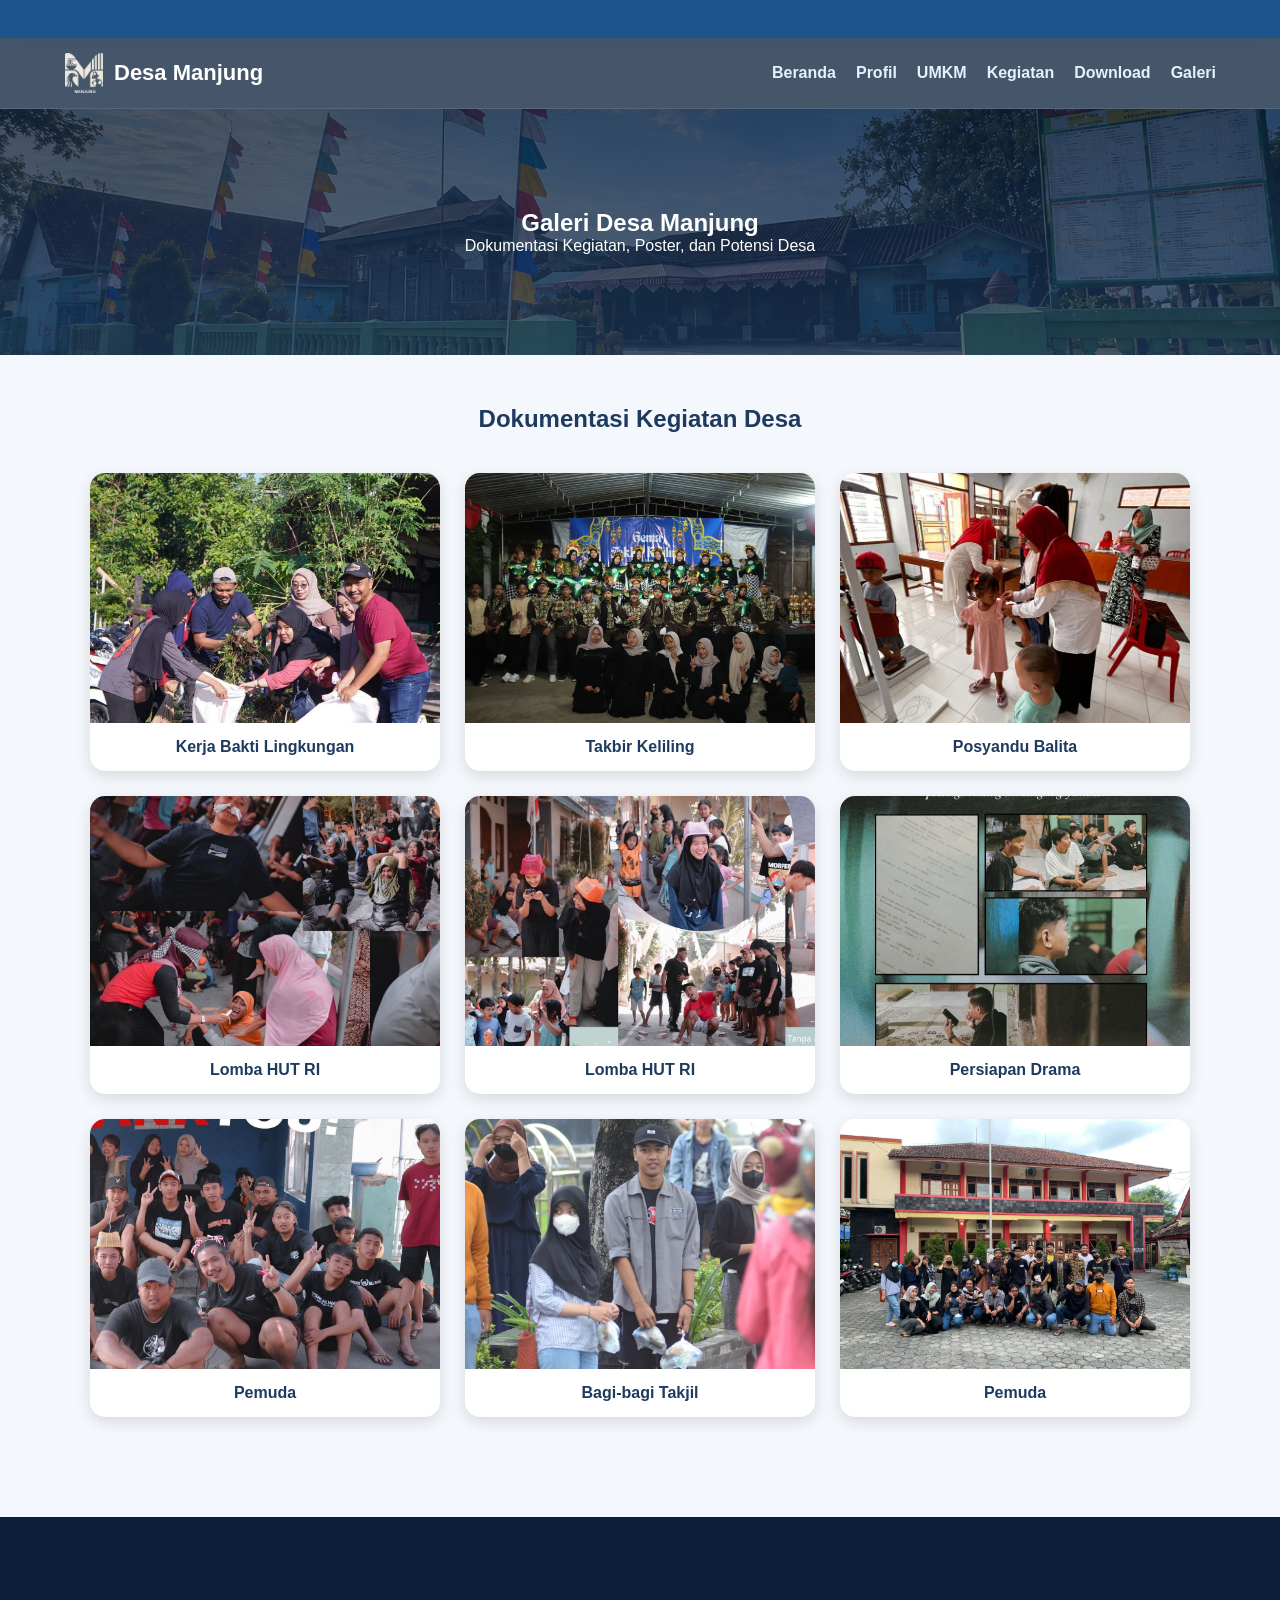
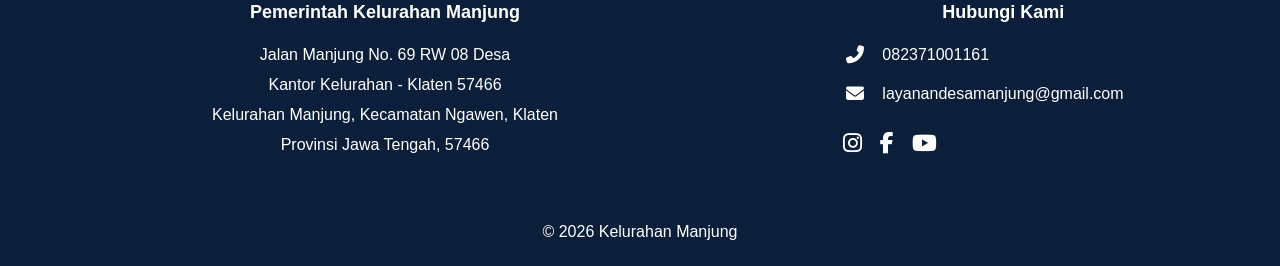
==== galeri.html @ e0131d34 "Update galeri.html" ====
<!DOCTYPE html>
<!-- Menentukan bahwa dokumen menggunakan HTML5 -->

<html lang="id">
<!-- Awal dokumen HTML dengan bahasa Indonesia -->

<head>
    <!-- Bagian head berisi informasi website -->


    <meta charset="UTF-8">
    <!-- Mendukung berbagai karakter dan simbol -->

    <meta name="viewport" content="width=device-width, initial-scale=1.0">
    <!-- Membuat website responsif -->

    <title>Galeri Desa Manjung</title>
    <!-- Judul halaman pada tab browser -->

    <link rel="stylesheet" href="style.css">
    <!-- Menghubungkan file CSS -->

    <link rel="stylesheet"
        href="https://cdnjs.cloudflare.com/ajax/libs/font-awesome/6.5.1/css/all.min.css">
    <!-- Menghubungkan Font Awesome untuk ikon -->
</head>

<body>
    <!-- Awal isi website -->

    <!-- ================= HEADER ================= -->


<div class="running-text">
        <!-- Area teks berjalan -->

        <div class="running-content">

            <span>
                Selamat Datang di Website Resmi Desa Manjung, Kecamatan Ngawen.
                Dapatkan informasi terbaru dan transparansi pelayanan kami di sini.
            </span>

            <span class="gap"></span>
            <!-- Memberikan jarak antar teks berjalan -->

            <span>
                Jam operasional pelayanan administrasi Balai Desa Manjung:
                Senin s.d. Kamis (08.00 - 15.00 WIB) &
                Jumat (08.00 - 11.00 WIB).
            </span>

        </div>
    </div>

    
    <header>

        <div class="container">

            <nav>
                <!-- Menu navigasi website -->

                <div class="logo">

                    <img src="img/logo3.png"
                        alt="Logo Desa"
                        class="logo-img">
                    <!-- Logo Desa Manjung -->

                    <span>Desa Manjung</span>

                </div>

                <ul>
                    <!-- Daftar menu -->

                    <li><a href="index.html">Beranda</a></li>

                    <li><a href="profil.html">Profil</a></li>

                    <li><a href="umkm.html">UMKM</a></li>

                    <li><a href="kegiatan.html">Kegiatan</a></li>

                    <li><a href="download.html">Download</a></li>

                    <li><a href="galeri.html">Galeri</a></li>

                </ul>

            </nav>

        </div>

    </header>

    <!-- ================= JUDUL HALAMAN ================= -->

    <section class="page-header">

        <h1>Galeri Desa Manjung</h1>

        <p>
            Dokumentasi Kegiatan, Poster, dan Potensi Desa
        </p>

    </section>

    <!-- ================= KONTEN GALERI ================= -->

    <section class="content">

        <h2 class="section-title">
            Dokumentasi Kegiatan Desa
        </h2>

        <!-- Grid galeri foto -->

        <div class="gallery-grid">

            <!-- Foto 1 -->
            <div class="gallery-item">

                <img src="img/kerja bakti.jpg"
                    alt="Kerja Bakti">

                <div class="gallery-caption">
                    Kerja Bakti Lingkungan
                </div>

            </div>

            <!-- Foto 2 -->
            <div class="gallery-item">

                <img src="img/takbiran.JPG"
                    alt="Takbir Keliling">

                <div class="gallery-caption">
                    Takbir Keliling
                </div>

            </div>

            <!-- Foto 3 -->
            <div class="gallery-item">

                <img src="img/posyhandu.jpg"
                    alt="Posyandu">

                <div class="gallery-caption">
                    Posyandu Balita
                </div>

            </div>

            <!-- Foto 4 -->
            <div class="gallery-item">

                <img src="img/lomba ibu.jpg"
                    alt="Lomba HUT RI">

                <div class="gallery-caption">
                    Lomba HUT RI
                </div>

            </div>

            <!-- Foto 5 -->
            <div class="gallery-item">

                <img src="img/agustusan.jpg"
                    alt="Agustusan">

                <div class="gallery-caption">
                    Lomba HUT RI
                </div>

            </div>

            <!-- Foto 6 -->
            <div class="gallery-item">

                <img src="img/drama.jpg"
                    alt="Drama">

                <div class="gallery-caption">
                    Persiapan Drama
                </div>

            </div>

            <!-- Foto 7 -->
            <div class="gallery-item">

                <img src="img/agustusan1.jpg"
                    alt="Pemuda">

                <div class="gallery-caption">
                    Pemuda
                </div>

            </div>

            <!-- Foto 8 -->
            <div class="gallery-item">

                <img src="img/takjil.webp"
                    alt="Takjil">

                <div class="gallery-caption">
                    Bagi-bagi Takjil
                </div>

            </div>

            <!-- Foto 9 -->
            <div class="gallery-item">

                <img src="img/pemuda.jpg"
                    alt="Pemuda">

                <div class="gallery-caption">
                    Pemuda
                </div>

            </div>

        </div>

    </section>

    <!-- ================= FOOTER ================= -->

    <footer>

        <div class="footer-container">

            <!-- Informasi alamat kantor desa -->
            <div class="footer-left">

                <h3>Pemerintah Kelurahan Manjung</h3>

                <p>Jalan Manjung No. 69 RW 08 Desa</p>

                <p>Kantor Kelurahan - Klaten 57466</p>

                <p>Kelurahan Manjung, Kecamatan Ngawen, Klaten</p>

                <p>Provinsi Jawa Tengah, 57466</p>

            </div>

            <!-- Informasi kontak -->
            <div class="footer-right">

                <h3>Hubungi Kami</h3>

                <div class="contact-item">

                    <i class="fas fa-phone-alt"></i>

                    <span>082371001161</span>

                </div>

                <div class="contact-item">

                    <i class="fas fa-envelope"></i>

                    <span>layanandesamanjung@gmail.com</span>

                </div>

                <!-- Ikon media sosial -->
                <div class="social-icons">

                    <a href="#">
                        <i class="fab fa-instagram"></i>
                    </a>

                    <a href="#">
                        <i class="fab fa-facebook-f"></i>
                    </a>

                    <a href="#">
                        <i class="fab fa-youtube"></i>
                    </a>

                </div>

            </div>

        </div>

        <!-- Hak cipta website -->
        <p>&copy; 2026 Kelurahan Manjung</p>

    </footer>

</body>
</html>
---- style.css ----
/* ===================== RESET ===================== */
/* Menghapus margin & padding bawaan browser, serta mengatur model box & font global */
*{
    margin:0;
    padding:0;
    box-sizing:border-box; /* Ukuran elemen dihitung termasuk padding dan border */
    font-family:'Segoe UI',sans-serif;
}

/* Mengatur efek scroll agar halus saat berpindah antar section (anchor link) */
html{
    scroll-behavior:smooth;
}

/* Mengatur warna latar belakang halaman dan warna teks default */
body{
    background:#f4f7fb;
    color:#1a1a1a;
}

/* ===================== HEADER ===================== */
/* Mengatur navigasi atas agar melayang (sticky) dengan efek blur kaca */
header{
    position:sticky;
    top:0;
    background:rgba(11,31,58,0.75); /* navy tapi transparan */
    backdrop-filter: blur(10px);    /* efek kaca (glass) untuk browser modern */
    -webkit-backdrop-filter: blur(10px); /* efek kaca untuk browser berbasis webkit (Safari) */
    padding:15px 0;
    z-index:1000; /* Memastikan header berada di lapisan paling atas */
    border-bottom:1px solid rgba(255,255,255,0.1);
    transition:0.3s;
}

/* Container untuk membungkus konten agar rapi di tengah halaman */
.container{
    width:90%;
    max-width:1200px;
    margin:auto;
}

/* Mengatur tata letak menu navbar menjadi sejajar horizontal */
nav{
    display:flex;
    justify-content:space-between;
    align-items:center;
}

/* Gaya teks logo di header */
.logo{
    display:flex;
    align-items:center;
    gap:10px;
    color:#ffffff;
    font-size:22px;
    font-weight:bold;
}

/* Mengatur ukuran dan proporsi gambar logo */
.logo-img{
    width:40px;
    height:40px;
    object-fit:contain; /* Gambar pas di dalam kotak tanpa terpotong */
}

/* ===================== MENU ===================== */
/* Mengatur list menu navigasi menjadi sejajar horizontal */
nav ul{
    display:flex;
    list-style:none;
}

/* Memberi jarak antar item menu */
nav ul li{
    margin-left:20px;
}

/* Gaya teks link menu navigasi */
nav ul li a{
    text-decoration:none;
    color:#e6f0ff;
    font-weight:bold;
    transition:0.3s;
}

/* Efek perubahan warna saat link menu disorot (hover) */
nav ul li a:hover{
    color:#4da3ff;
}

/* ===================== HERO ===================== */
/* Bagian spanduk utama halaman dengan latar belakang gambar dan teks di tengah */
.hero{
    height:90vh; /* Tinggi hero sebesar 90% dari tinggi layar */

    /* Kombinasi warna gradasi transparan dan gambar latar belakang */
    background:
    linear-gradient(
        rgba(11,31,58,0.75),
        rgba(30,58,95,0.75)
    ),
    url('img/kantor-manjung.jpg');

    background-size:cover;
    background-position:center;
    background-repeat:no-repeat;

    display:flex;
    justify-content:center;
    align-items:center;
    text-align:center;
    color:white;
}

/* Ukuran font untuk judul utama di bagian Hero */
.hero h1{
    font-size:55px;
}

/* Ukuran font dan jarak untuk sub-judul di bagian Hero */
.hero p{
    font-size:22px;
    margin-top:15px;
}

/* BUTTON */
/* Gaya tombol universal dengan sudut membulat */
.btn{
    display:inline-block;
    margin-top:20px;
    padding:12px 25px;
    background:#1e3a5f;
    color:white;
    text-decoration:none;
    border-radius:30px;
    font-weight:bold;
    transition:0.3s;
}

/* Perubahan warna tombol saat disorot */
.btn:hover{
    background:#4da3ff;
}

/* ===================== SECTION ===================== */
/* Ruang pengisi (padding) standar untuk setiap section/bagian halaman */
.section{
    padding:40px 0;
}

/* Gaya judul setiap section agar berada di tengah */
.section-title{
    text-align:center;
    margin-bottom:40px;
    color:#1e3a5f;
}

/* ===================== CARD ===================== */
/* Grid layout untuk membungkus kartu-kartu informasi agar responsif otomatis */
.cards{
    display:grid;
    grid-template-columns:repeat(auto-fit,minmax(280px,1fr));
    gap:25px;
}

/* Gaya kotak kartu individual beserta efek bayangannya */
.card{
    background:white;
    border-radius:10px;
    overflow:hidden;
    box-shadow:0 6px 18px rgba(0,0,0,.12);
    transition:0.3s;
}

/* Efek kartu sedikit terangkat ke atas saat disorot */
.card:hover{
    transform:translateY(-8px);
}

/* Mengatur gambar di dalam kartu agar proporsional */
.card img{
    width:100%;
    height:220px;
    object-fit:cover; /* Gambar memenuhi area kotak tanpa merusak aspek rasio */
}

/* Padding bagian dalam teks kartu */
.card-content{
    padding:20px;
}

/* ===================== STATISTIK ===================== */
/* Grid layout untuk menampilkan data statistik */
.stats{
    display:grid;
    grid-template-columns:repeat(auto-fit,minmax(230px,1fr));
    gap:25px;
    margin-top:40px;
}

/* Kotak statistik individual dengan border tebal di bagian atas */
.stat-box{
    background:white;
    padding:35px;
    text-align:center;
    border-radius:20px;
    box-shadow:0 10px 25px rgba(0,0,0,.10);
    border-top:5px solid #1e3a5f;
    transition:0.3s;
}

/* Efek kotak statistik sedikit terangkat ke atas saat disorot */
.stat-box:hover{
    transform:translateY(-10px);
}

/* Mengatur ukuran dan warna ikon di dalam kotak statistik */
.stat-box i{
    font-size:45px;
    color:#1e3a5f;
    margin-bottom:15px;
}

/* Ukuran angka/judul besar pada statistik */
.stat-box h2{
    font-size:42px;
    color:#1e3a5f;
}

/* Ukuran teks keterangan statistik */
.stat-box p{
    font-size:18px;
    margin-top:10px;
}

/* ===================== PAGE HEADER ===================== */
/* Spanduk header khusus untuk sub-halaman (bukan halaman utama) */
.page-header{
    background:
    linear-gradient(
        rgba(11,31,58,0.75),
        rgba(30,58,95,0.75)
    ),
    url('img/kantor-manjung.jpg');

    background-size:cover;
    background-position:center;
    background-repeat:no-repeat;

    color:white;
    text-align:center;
    padding:100px 20px;
}

/* ===================== CONTENT ===================== */
/* Pembungkus area konten utama halaman */
.content{
    width:90%;
    max-width:1100px;
    margin:auto;
    padding:50px 0;
}

/* ===================== INFO SECTION ===================== */
/* Jarak antar blok informasi */
.info-section{
    margin-bottom:40px;
}

/* Gaya judul section info yang menggunakan susunan flex (ikon + teks) */
.section-heading{
    display:flex;
    align-items:center;
    gap:15px;
    color:#1e3a5f;
    font-size:38px;
    font-weight:700;
    margin-bottom:25px;
}

/* Warna dan ukuran ikon di samping judul info */
.section-heading i{
    color:#1e3a5f;
    font-size:34px;
}

/* Mengatur teks paragraf info agar rapi rata kanan-kiri (justify) */
.info-section p{
    font-size:17px;
    line-height:1.9; /* Jarak antar baris teks */
    color:#4a5568;
    text-align:justify;
    margin-top:15px;
}

/* Gaya sub-judul di dalam info section */
.info-section h3{
    margin-top:21px;
    margin-bottom:15px;
    color:#1e3a5f;
    font-size:28px;
}

/* VISI MISI */
/* Jarak kiri untuk teks visi */
.visi{
    margin-left:25px;
}

/* Jarak kiri untuk daftar list misi */
.misi-list{
    margin-left:50px;
    margin-top:15px;
}

/* Gaya teks tiap poin di dalam daftar misi */
.misi-list li{
    font-size:16px;
    line-height:1.9;
    color:#4a5568;
    margin-bottom:10px;
}

/* ===================== MAP ===================== */
/* Kotak pembungkus peta digital (Google Maps) */
.map-box{
    width:100%;
    border-radius:20px;
    overflow:hidden;
    box-shadow:0 10px 25px rgba(0,0,0,0.18);
    margin-top:20px;
}

/* Mengatur iframe peta agar memenuhi area kotak */
.map-box iframe{
    width:100%;
    height:500px;
    border:0;
    display:block;
}

/* ===================== GALLERY ===================== */
/* Grid layout dasar untuk galeri foto */
.gallery{
    display:grid;
    grid-template-columns:repeat(auto-fit,minmax(250px,1fr));
    gap:20px;
}

/* Mengatur gambar di dalam galeri agar seragam dimensinya */
.gallery img{
    width:100%;
    height:220px;
    object-fit:cover;
    border-radius:10px;
}

/* ===================== PRODUCT ===================== */
/* Gaya kartu produk individual dengan border khusus */
.product-card{
    width:300px;
    margin:20px auto;
    padding:15px;
    border:1px solid #1e3a5f;
    border-radius:12px;
    text-align:center;
    box-shadow:0 2px 10px rgba(0,0,0,0.12);
    background:#ffffff;
}

/* Wadah pembungkus banyak produk dengan flexbox agar fleksibel ke bawah */
.content4{
    display:flex;
    flex-wrap:wrap;
    justify-content:center;
    gap:20px;
}

/* Mengatur visual gambar produk */
.product-img{
    width:100%;
    height:200px;
    object-fit:cover;
    border-radius:10px;
}

/* Gaya tombol pemesanan produk */
.btn-pesan{
    display:inline-block;
    margin-top:10px;
    padding:10px 15px;
    background:#1e3a5f;
    color:white;
    text-decoration:none;
    border-radius:8px;
    font-size:14px;
    transition:0.3s;
}

/* Efek hover tombol pemesanan */
.btn-pesan:hover{
    background:#4da3ff;
}

/* ===================== SERVICE ===================== */
/* Gaya kartu layanan masyarakat berupa link utuh */
.service-card{
    display:block;
    text-decoration:none;
    background:#fff;
    padding:20px;
    border-radius:12px;
    text-align:center;
    color:#333;
    box-shadow:0 2px 10px rgba(0,0,0,0.10);
    transition:0.3s;
}

/* Ukuran dan warna ikon layanan */
.service-card i{
    font-size:35px;
    color:#1e3a5f;
    margin-bottom:10px;
}

/* Efek hover kartu layanan (berubah warna latar & terangkat sedikit) */
.service-card:hover{
    transform:translateY(-5px);
    background:#f2f6ff;
}

/* ===================== FOOTER ===================== */
/* Pengaturan standar area kaki halaman (footer) */
footer{
    background:#0b1f3a;
    color:white;
    text-align:center;
    padding:25px;
    margin-top:50px;
}

/* ===================== BACK TO TOP ===================== */
/* Tombol melayang untuk kembali ke atas halaman */
#topBtn{
    position:fixed;
    bottom:20px;
    right:20px;
    padding:15px;
    border:none;
    border-radius:50%;
    background:#1e3a5f;
    color:white;
    cursor:pointer;
    display:none; /* Sembunyikan default (diatur lewat JavaScript nanti) */
}

/* Efek hover tombol kembali ke atas */
#topBtn:hover{
    background:#4da3ff;
}

/* ================= DOWNLOAD ================= */
/* Grid layout untuk area unduhan dokumen */
.download-grid{
    display:grid;
    grid-template-columns:repeat(auto-fit,minmax(280px,1fr));
    gap:25px;
}

/* Kotak informasi file unduhan */
.download-card{
    background:#fff;
    padding:25px;
    border-radius:15px;
    text-align:center;
    box-shadow:0 5px 15px rgba(0,0,0,.1);
    transition:0.3s;
}

/* Efek hover kotak unduhan */
.download-card:hover{
    transform:translateY(-5px);
}

/* Ukuran ikon jenis file pada area download */
.download-card i{
    font-size:60px;
    color:#1e3a5f;
    margin-bottom:15px;
}

/* Gambar/Thumbnail dokumen unduhan */
.download-card img{
    width:100%;
    height:200px;
    object-fit:cover;
    border-radius:10px;
    margin-bottom:15px;
}

/* Judul file unduhan */
.download-card h3{
    margin-bottom:15px;
    color:#1e3a5f;
}

/* Desain tombol download */
.download-btn{
    display:inline-block;
    padding:10px 20px;
    background:#1e3a5f;
    color:white;
    text-decoration:none;
    border-radius:8px;
    transition:0.3s;
}

/* Efek hover tombol download */
.download-btn:hover{
    background:#2f5a8f;
}

/* ===== POTENSI UNGGULAN DESA ===== */
/* Penyelarasan letak komponen potensi desa */
.potensi-desa{
    text-align:center;
    margin-top:5px;
    margin-left:50px;
}

/* Pengaturan visual gambar potensi unggulan desa */
.potensi-desa img{
    width:70%;
    max-width:650px;
    border-radius:15px;
    box-shadow:0 5px 20px rgba(0,0,0,0.15);
}

/*========= Footer ===========*/
/* Layout grid untuk membagi isi footer menjadi bagian kiri dan kanan */
.footer-container{
    max-width:1100px;
    margin:auto;

    display:grid;
    grid-template-columns: 2fr 1fr; /* Bagian kiri lebih lebar dibanding kanan */

    gap:80px;
    padding:60px 20px;

    background: #0b1f3a;
    color: #ffffff;

    /* FULL BACKGROUND FOOTER */
    /* Catatan: Selektor di bawah bersarang (nested) di dalam .footer-container asli Anda */
.footer{
    width:100%;
    background:#0b1f3a;
    color:#fff;
    margin:0;
    padding:0;
}

/* CONTAINER HANYA MENGATUR LEBAR KONTEN */
.footer-container{
    max-width:1100px;
    margin:0 auto;
    padding:50px 20px;
    
    display:grid;
    grid-template-columns:2fr 1fr;
    gap:80px;
}

/* COPYRIGHT */
/* Desain area copyright di baris paling bawah footer */
.footer-bottom{
    width:100%;
    text-align:center;
    padding:12px 0;
    border-top:1px solid rgba(255,255,255,.15);
    background:#0b1f3a;
}
}

/* Gaya teks judul di dalam area footer */
.footer-left h3,
.footer-right h3{
    font-size:18px;
    font-weight:700;
    margin-bottom:20px;
}

/* Mengatur jarak antarbaris teks deskripsi di footer kiri */
.footer-left p{
    margin:0 0 6px;
    line-height:1.5;
}

/* Bagian Hubungi Kami */
/* Menggunakan susunan flex arah vertikal untuk info kontak */
.footer-right{
    display:flex;
    flex-direction:column;
}

/* Baris item kontak (ikon + teks detail kontak) */
.contact-item{
    display:flex;
    align-items:flex-start;
    gap:15px;
    margin-bottom:15px;
}

/* Menyamakan lebar ikon agar teks di sebelahnya lurus sejajar secara vertikal */
.contact-item i{
    width:24px;          /* supaya ikon sejajar */
    font-size:18px;
    text-align:center;
    margin-top:3px;
}

/* Mengatur pemotongan kata otomatis jika teks kontak terlalu panjang */
.contact-item span{
    line-height:1.5;
    word-break:break-word;
}

/* Wadah kumpulan ikon media sosial */
.social-icons{
    display:flex;
    gap:18px;
    margin-top:10px;
}

/* Ukuran ikon media sosial */
.social-icons a{
    color:#fff;
    font-size:22px;
}

/* Lebar statis untuk kolom footer kanan */
.footer-right{
    width:320px;
}

/* Batas lebar maksimal kolom footer kiri */
.footer-left{
    max-width:550px;
}

/*========== Responsive Mobile ==========*/
/* Media query untuk layar smartphone / tablet potret (maksimal lebar 768px) */
@media (max-width: 768px) {
    /* Mengubah susunan grid footer menjadi satu kolom vertikal */
    .footer-container {
        flex-direction: column;
        gap: 40px;
    }

    /* Penyesuaian ukuran teks footer pada perangkat mobile */
    .footer h3 {
        font-size: 24px;
    }

    .footer p,
    .contact-item {
        font-size: 16px;
    }
}

/* ================= MOBILE ================= */
/* Media query tambahan untuk penataan komponen halaman versi mobile */
@media screen and (max-width:768px){

    /* Navbar berubah susunan menjadi menumpuk ke bawah */
    nav{
        flex-direction:column;
        gap:15px;
    }

    /* Menu ul membungkus item ke baris baru jika space tidak cukup dan rata tengah */
    nav ul{
        flex-wrap:wrap;
        justify-content:center;
        gap:10px;
    }

    nav ul li{
        margin-left:0;
    }

    /* Penyesuaian tinggi area hero di layar kecil */
    .hero{
        height:70vh;
        padding:20px;
    }

    /* Ukuran teks hero yang lebih kecil agar tidak terpotong */
    .hero h1{
        font-size:32px;
    }

    .hero p{
        font-size:16px;
    }

    /* Penyesuaian judul info section di mobile */
    .section-heading{
        font-size:28px;
    }

    .section-heading i{
        font-size:26px;
    }

    /* Mengurangi tinggi iframe Google Maps di layar hp */
    .map-box iframe{
        height:300px;
    }

    /* Mengembalikan margin potensi desa ke nol agar pas di layar */
    .potensi-desa{
        margin-left:0;
    }

    /* Gambar potensi desa otomatis melebar penuh mengikuti device */
    .potensi-desa img{
        width:100%;
    }

    /* Memastikan kartu produk proporsional di layar hp */
    .product-card{
        width:100%;
        max-width:350px;
    }

    /* Mengubah grid footer menjadi 1 kolom vertikal dan teks rata tengah */
    .footer-container{
        grid-template-columns:1fr;
        gap:30px;
        text-align:center;
    }

    .footer-right{
        width:100%;
    }

    /* Memastikan detail item kontak berada di tengah (center) */
    .contact-item{
        justify-content:center;
    }
}

/* Aturan global agar semua gambar bersifat responsif */
img{
    max-width:100%;
    height:auto;
}

/* ================= RUNNING TEXT ================= */
/* Desain area teks berjalan (running text banner) */
.running-text{
    background:#1d528a;
    color:#fff;
    overflow:hidden; /* Menyembunyikan teks yang meluap keluar batas kotak */
    white-space:nowrap; /* Mencegah teks turun ke baris baru */
    padding:10px 0;
}

/* Mengatur wadah teks berjalan agar memulai animasi dari ujung kanan luar */
.running-content{
    display:inline-flex;
    align-items:center;
    padding-left:100%;
    animation:jalan 25s linear infinite; /* Menjalankan animasi 'jalan' terus-menerus */
}

/* Memberi jarak/jeda buatan di akhir urutan teks berjalan */
.gap{
    width:300px; /* semakin besar, semakin lama jedanya */
    display:inline-block;
}

/* Keyframes untuk mendefinisikan pergerakan animasi teks berjalan */
@keyframes jalan{
    from{
        transform:translateX(0);
    }
    to{
        transform:translateX(-100%); /* Geser penuh ke kiri sampai teks hilang */
    }
}

/* ================= GALERI ================= */
/* Grid layout lanjutan untuk halaman Galeri Foto khusus */
.gallery-grid{
    display:grid;
    grid-template-columns:repeat(auto-fit,minmax(280px,1fr));
    gap:25px;
}

/* Kotak pembungkus tiap item foto di galeri */
.gallery-item{
    position:relative;
    overflow:hidden; /* Penting untuk efek zoom gambar agar tidak keluar box */
    border-radius:15px;
    background:#fff;
    box-shadow:0 5px 15px rgba(0,0,0,.12);
    transition:.3s;
}

/* Efek kotak galeri sedikit terangkat saat di-hover */
.gallery-item:hover{
    transform:translateY(-5px);
}

/* Mengatur dimensi gambar di dalam galeri grid */
.gallery-item img{
    width:100%;
    height:250px;
    object-fit:cover;
    display:block;
}

/* Desain teks caption di bawah gambar galeri */
.gallery-caption{
    padding:15px;
    text-align:center;
    font-weight:600;
    color:#1e3a5f;
}

/* Memberi durasi transisi pada gambar agar efek perbesaran (zoom) berjalan mulus */
.gallery-item img{
    transition:.4s;
}

/* Hover Zoom: Efek gambar membesar (skala 1.08) saat kotaknya disorot kursor */
.gallery-item:hover img{
    transform:scale(1.08);
}
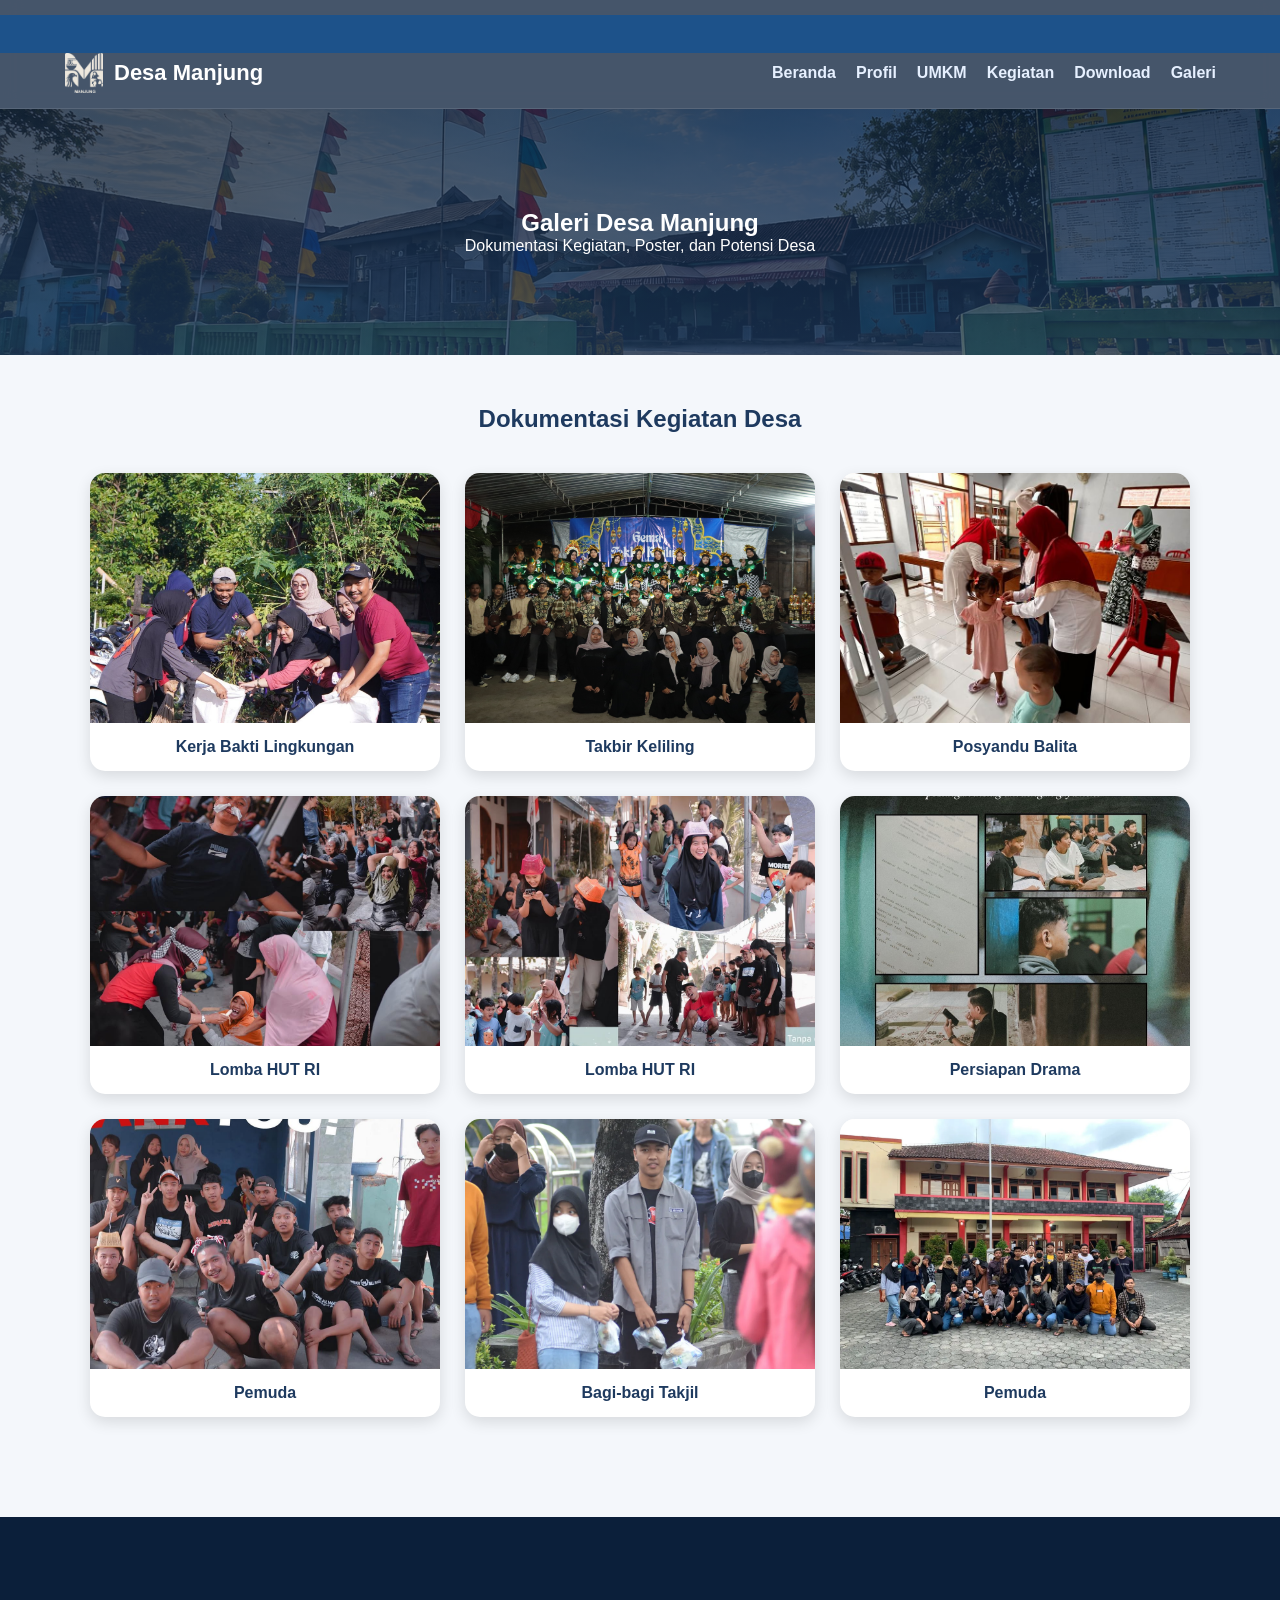
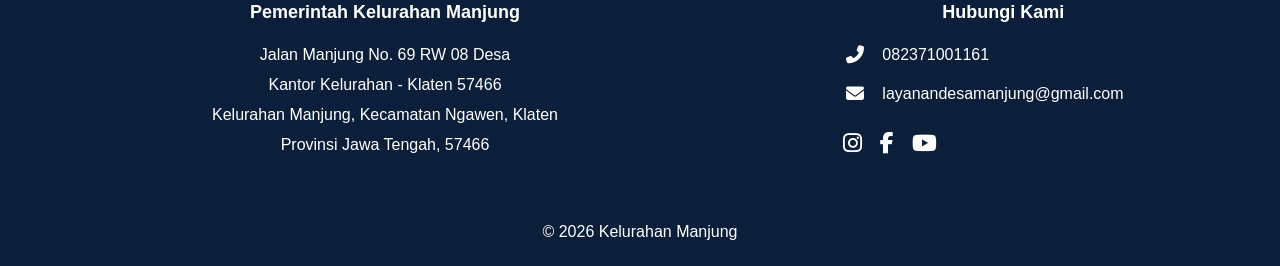
==== commit ee80e974: "Update galeri.html" ====
--- a/galeri.html
+++ b/galeri.html
@@ -31,7 +31,9 @@
     <!-- ================= HEADER ================= -->
 
 
-<div class="running-text">
+    <header>
+
+        <div class="running-text">
         <!-- Area teks berjalan -->
 
         <div class="running-content">
@@ -53,8 +55,6 @@
         </div>
     </div>
 
-    
-    <header>
 
         <div class="container">
 
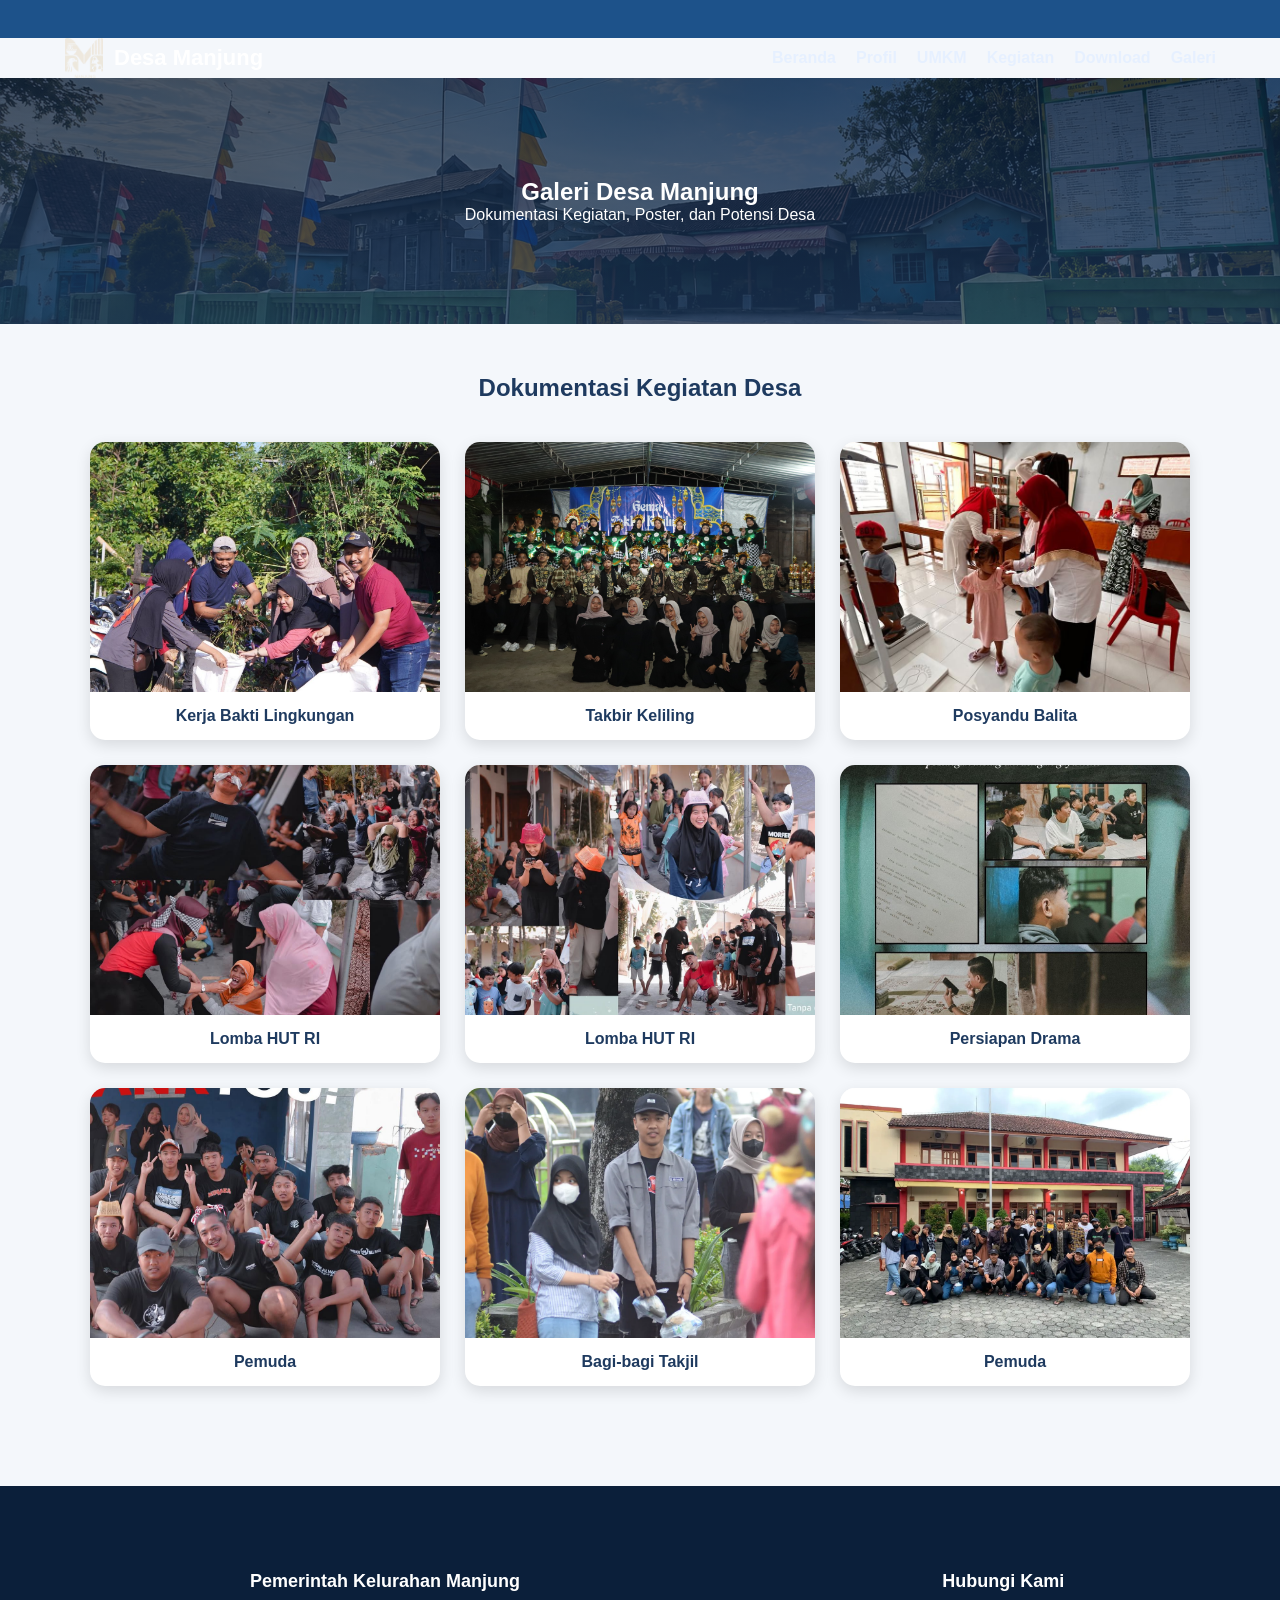
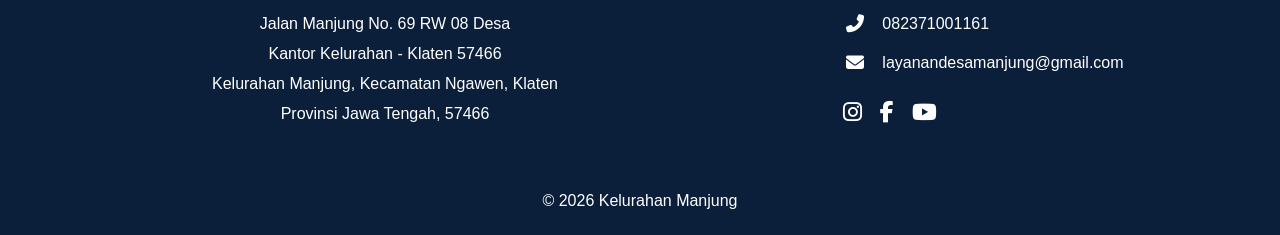
==== commit 78f3a7af: "Update galeri.html" ====
--- a/galeri.html
+++ b/galeri.html
@@ -28,12 +28,7 @@
 <body>
     <!-- Awal isi website -->
 
-    <!-- ================= HEADER ================= -->
-
-
-    <header>
-
-        <div class="running-text">
+    <div class="running-text">
         <!-- Area teks berjalan -->
 
         <div class="running-content">
@@ -56,6 +51,10 @@
     </div>
 
 
+    <!-- ================= HEADER ================= -->
+
+
+
         <div class="container">
 
             <nav>
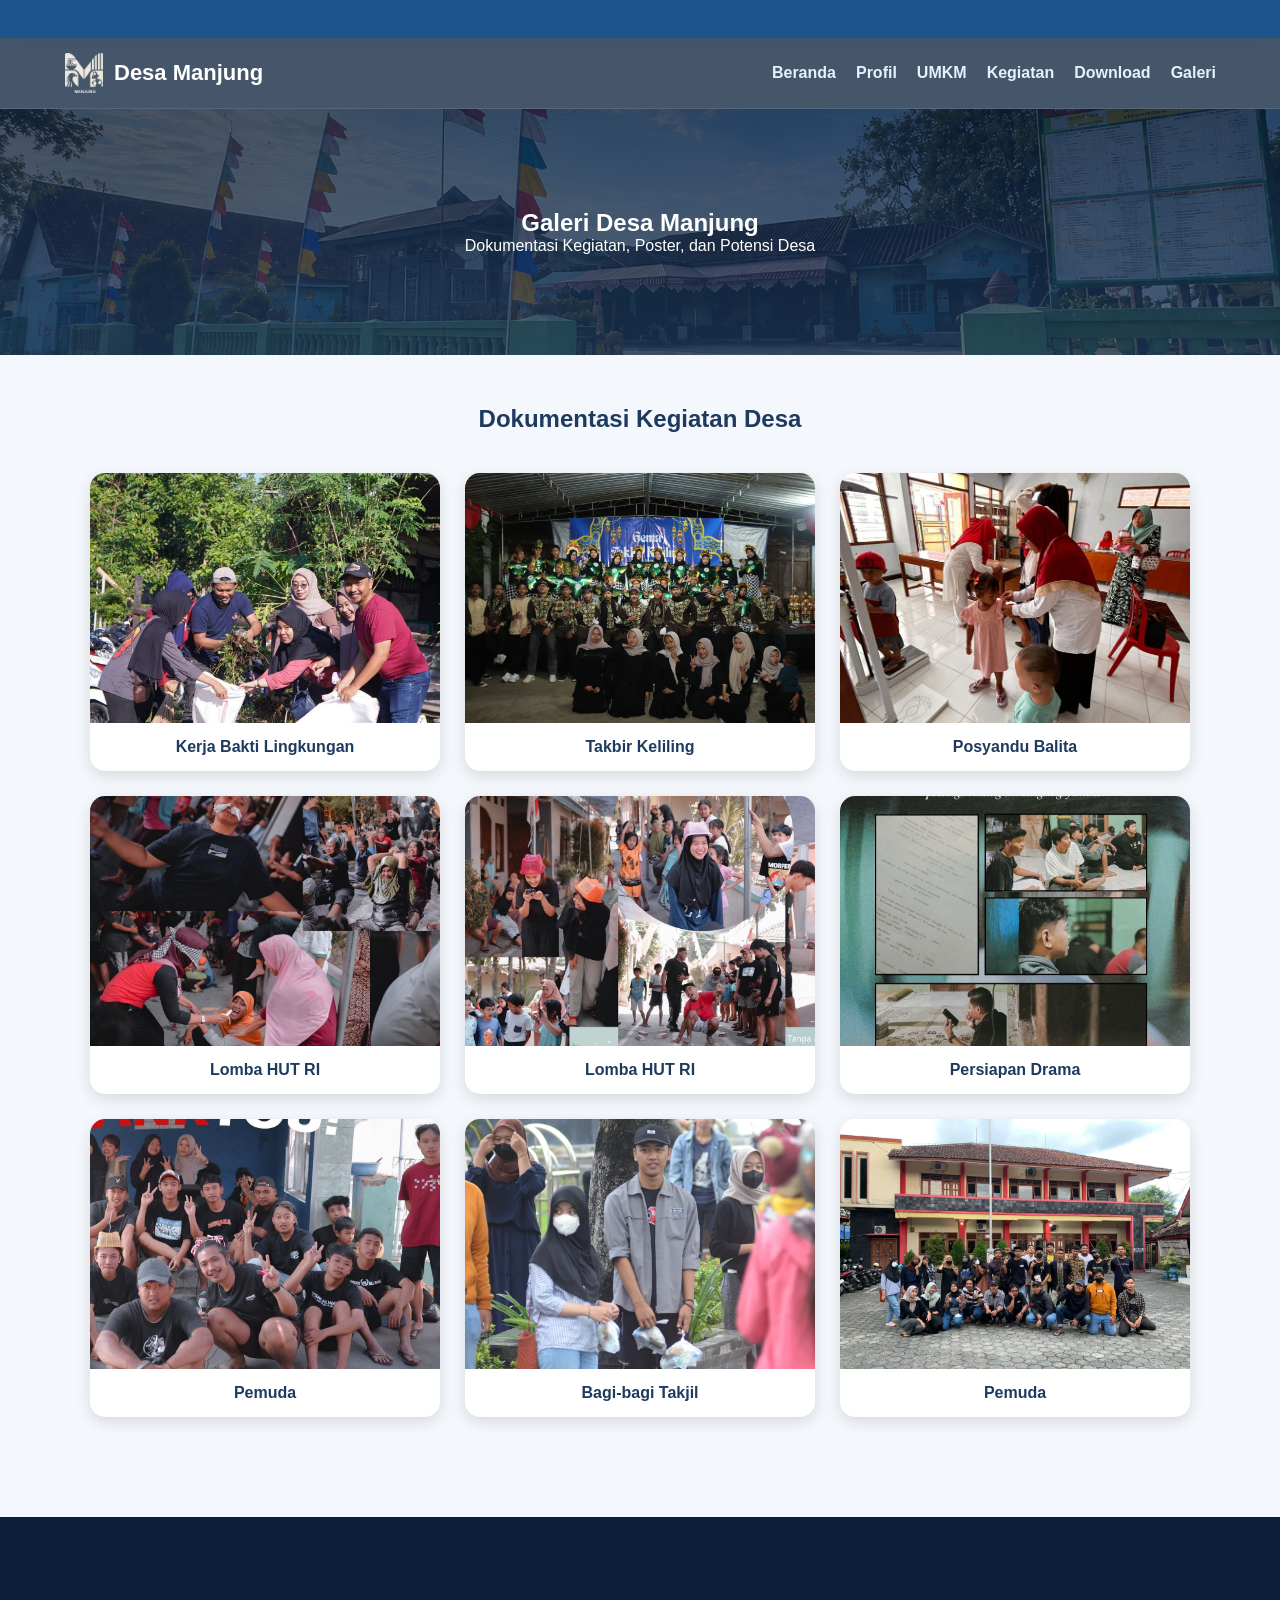
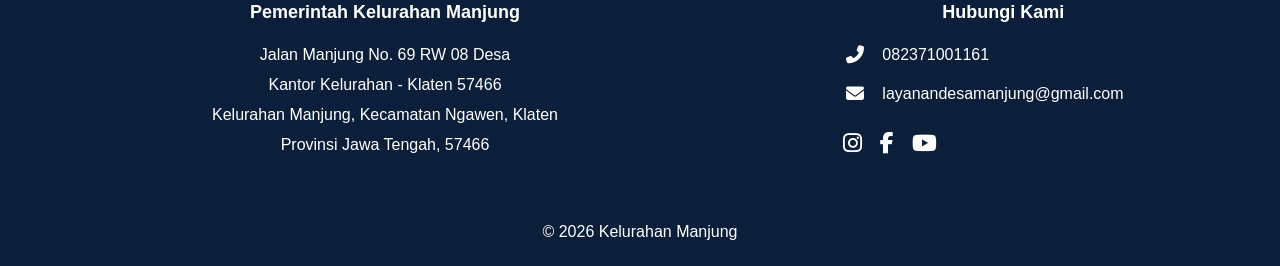
==== commit d649e31b: "Update galeri.html" ====
--- a/galeri.html
+++ b/galeri.html
@@ -7,7 +7,7 @@
 <head>
     <!-- Bagian head berisi informasi website -->
 
-
+    
     <meta charset="UTF-8">
     <!-- Mendukung berbagai karakter dan simbol -->
 
@@ -16,6 +16,9 @@
 
     <title>Galeri Desa Manjung</title>
     <!-- Judul halaman pada tab browser -->
+
+    <link rel="icon" type="image/png" href="img/logo3.png">
+    <!-- Favicon atau ikon website -->
 
     <link rel="stylesheet" href="style.css">
     <!-- Menghubungkan file CSS -->
@@ -53,7 +56,7 @@
 
     <!-- ================= HEADER ================= -->
 
-
+    <header>
 
         <div class="container">
 
